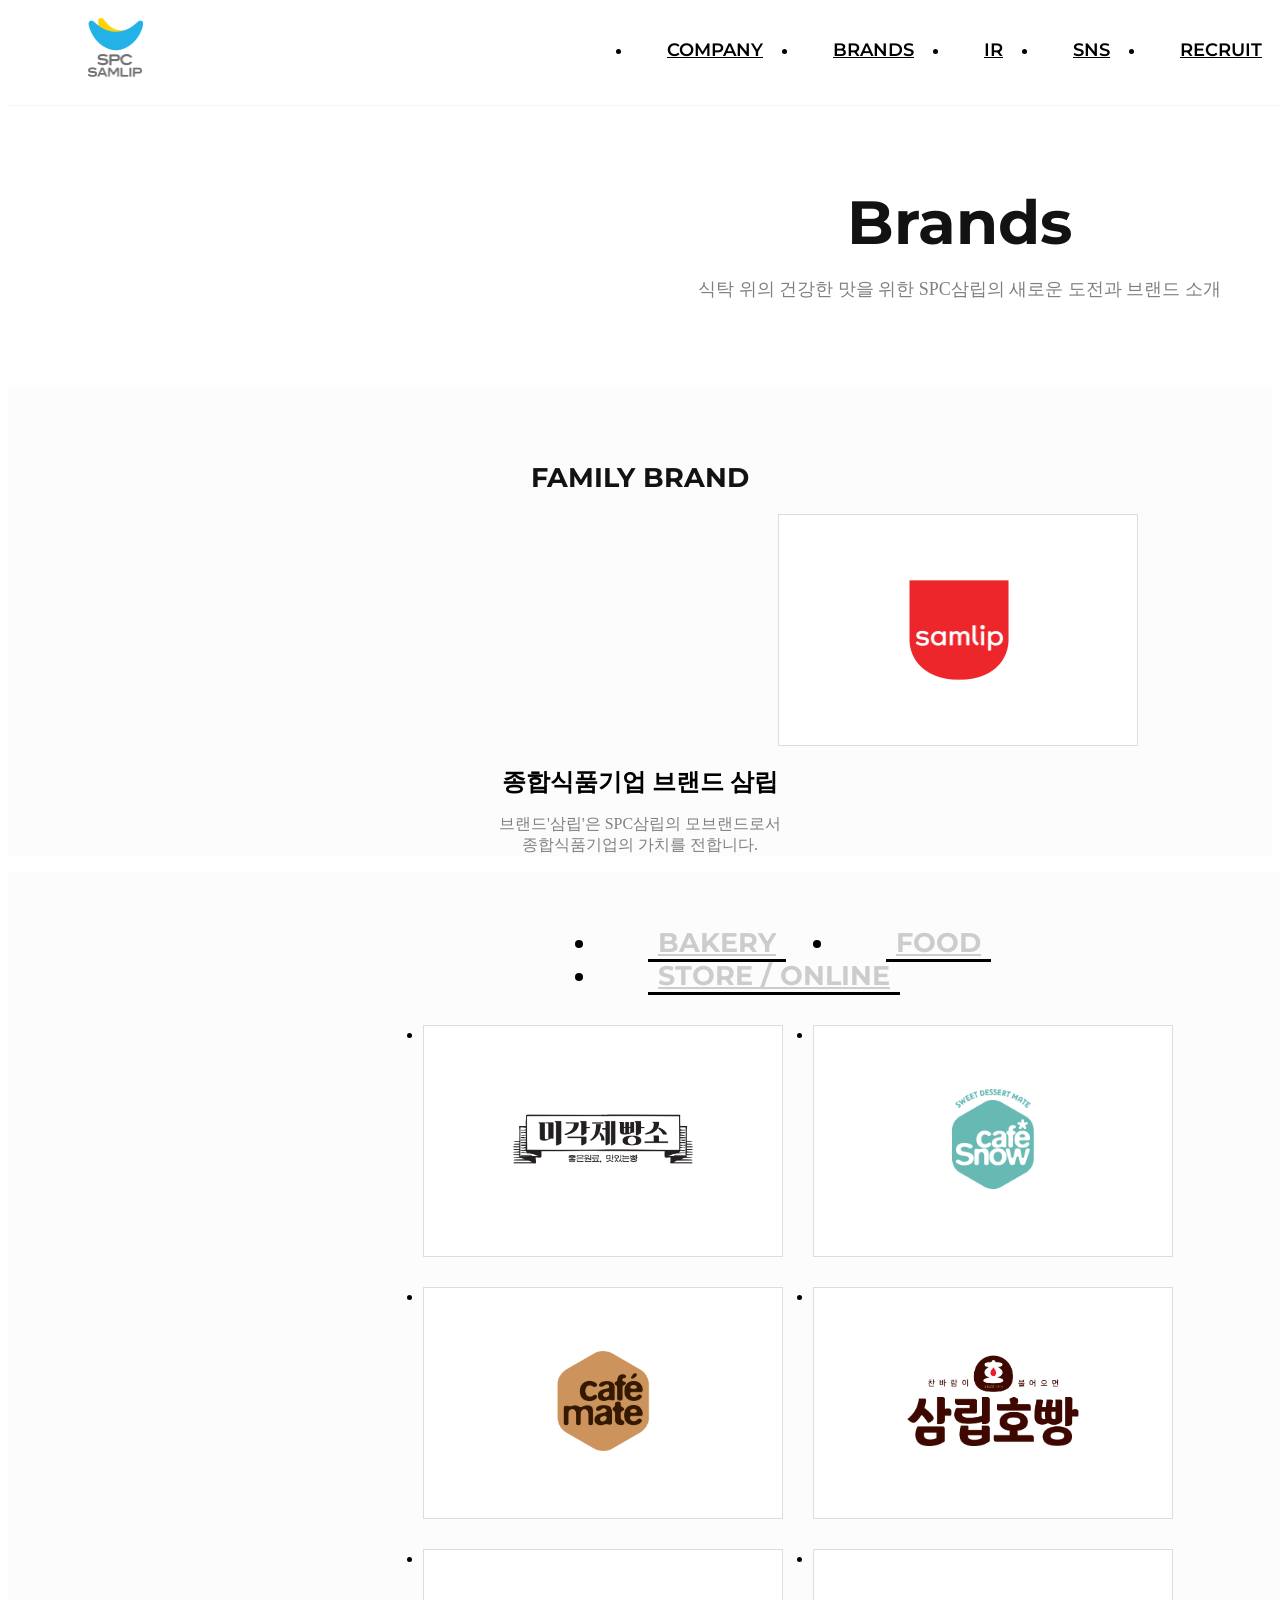
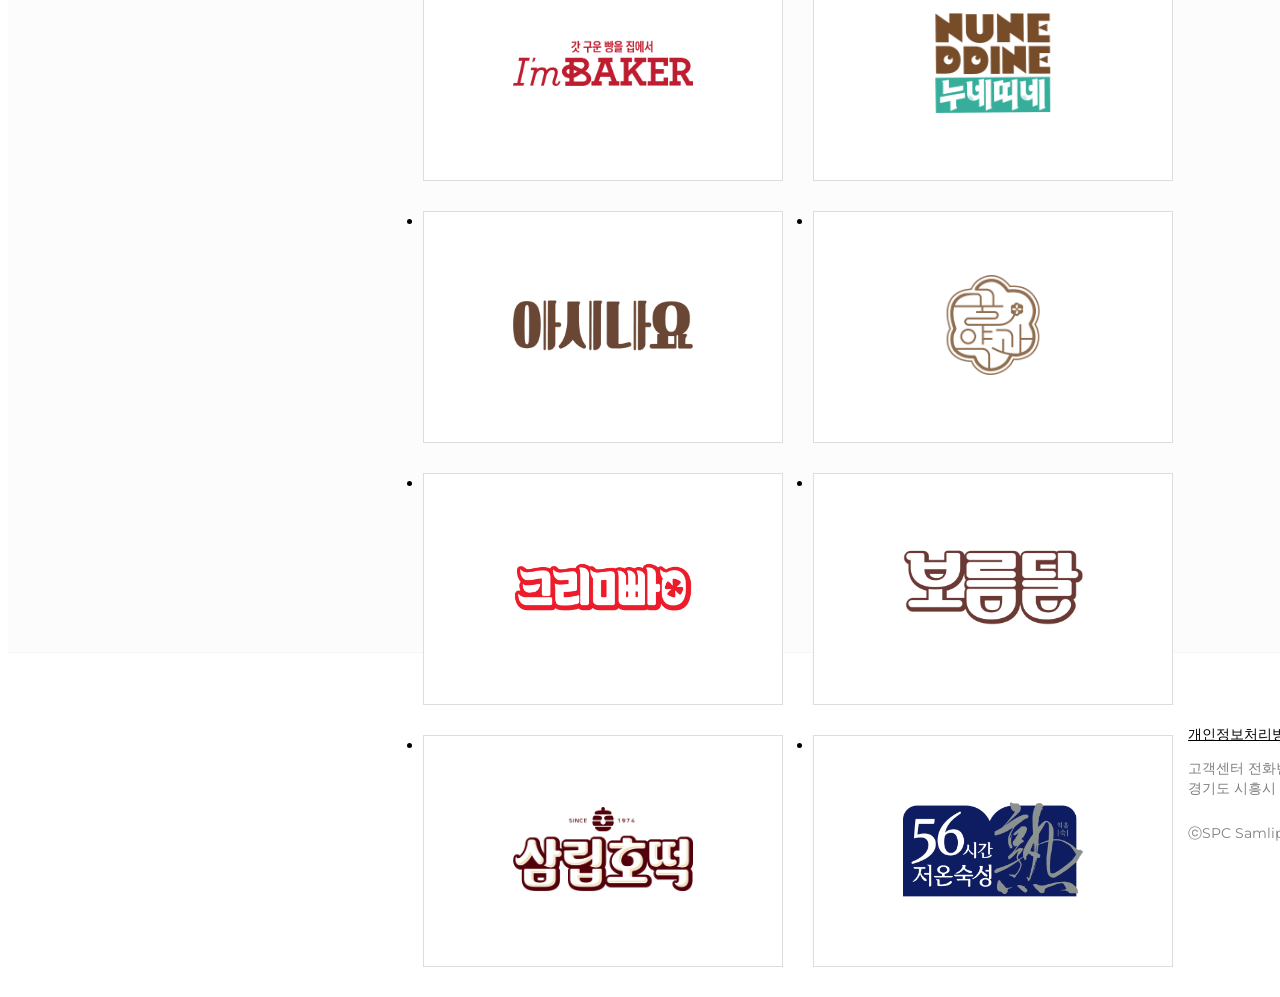
==== site/brands.html @ f79128e6 "upload" ====
<!DOCTYPE html>
<html lang="en">
<head>
    <meta charset="UTF-8">
    <meta http-equiv="X-UA-Compatible" content="IE=edge">
    <meta name="viewport" content="width=device-width, initial-scale=1.0">
    <title>Document</title>
    <link href="../site/brands.css" rel="stylesheet">
</head>
<body>
    <style>
        
        body{
           overflow-x: hidden;
        }
       </style>
    
    
    <header>
        <article>
        <div class="logo">
            <a href="../site/sitemain.html"><img src="../img/logo.jpg"></a>
            <ul>
              <li> <a href="./company.html">COMPANY</a>
              

              <li>  <a href="./brands.html">BRANDS</a></li>
              <li>  <a href="IR.html">IR</a>
              <li> <a href="./sns.html">SNS</a></li> 
                <li><a href="./recruit.html">RECRUIT</a></li>
               <li> <a href="https://brand.naver.com/samlip">STORE</a></li>
            </ul>
            <nav>
                <a href="#">CUSTOMER</a>
                |
                <a href="#"><img src="../img/KR.jpg"></a>
                <a href="#" class="bi bi-search"></a>
            </nav>
        </div>

    </header>

    <div class="brand">
        <h1>Brands</h1>
        <p>식탁 위의 건강한 맛을 위한 SPC삼립의 새로운 도전과 브랜드 소개</p>
    </div>
    <div class="headerbrand">
        <h2>FAMILY BRAND</h2>
        <nav><a href="#"><img src="../img/samlip.jpg"></a></nav>
            
                <h3>종합식품기업 브랜드 삼립</h3>
                <p>브랜드'삼립'은 SPC삼립의 모브랜드로서
                    종합식품기업의 가치를 전합니다.
                </p>
            
                
        
    </div>
    <section class="entrycontent">
   <div class="option">
    <ul>
      <li> <a href="#">BAKERY</a></li>
      <li> <a href="#">FOOD</a></li> 
      <li>  <a href="#">STORE / ONLINE</a></li>
    </ul>
   </div>
   <div class="photo">
    <nav>
        <ul>
            <li><a href="#"><img src="../img/meegak.jpg"></a></li>
            <li><a href="#"><img src="../img/cafesnow.jpg"></a></li>
            <li><a href="#"><img src="../img/cafemate.jpg"></a></li>
            <li><a href="#"><img src="../img/hopang.jpg"></a></li>
            <li><a href="#"><img src="../img/iambaker.png"></a></li>
            <li><a href="#"><img src="../img/nuneddine.jpg"></a></li>
            <li><a href="#"><img src="../img/asinayo.jpg"></a></li>
            <li><a href="#"><img src="../img/yakgua.jpg"></a></li>
            <li><a href="#"><img src="../img/creambread.jpg"></a></li>
            <li><a href="#"><img src="../img/boreumpang.jpg"></a></li>
            <li><a href="#"><img src="../img/samliphoddeok.jpg"></a></li>
            <li><a href="#"><img src="../img/brands56.png"></a></li>
        </ul>
    </nav>
   </div>
    </section>
    <footer>
        <div class="footerinner">
        <nav>
            <a href="#">개인정보처리방침</a>
            <a href="#">거래희망회사 사전등록</a>
            <a href="#">동반성장</a>
            <a href="#"><img src="../img/ccm.jpg"></a>
            
            <select>
                <option>FAMILY SITES</option>
                <option>파리바게뜨</option>
                <option>베스킨라빈스</option>
                <option>던킨도너츠</option>
                <option>파리크라상</option>
                <option>쉐이크쉑</option>
                <option>파스쿠찌</option>
                <option>잠바주스</option>
                <option>해피포인트</option>
                <option>라그릴리아</option>
                <option>패션5</option>
                <option>퀸즈파크</option>
                <option>베라</option>
                <option>리나스</option>
                <option>커피앳웍스</option>
                <option>디.퀸즈 케이터링</option>
                <option>스트릿</option>
                <option>샤니</option>
            </select>
            <div class="sitemap">site map</div>
           
            
        </nav>
        <p>고객센터 전화번호 080-739-8572 (월~금 09:00~17:00)
            경기도 시흥시 공단1대로 101 (정왕동) ㈜ SPC삼립 대표이사 황종현
        </p>
        <span>
           ⓒSPC Samlip.All rights reserved.
        </span>
    </div>
    </footer>
</article>
</body>
</html>
---- site/brands.css ----
@import url("https://cdn.jsdelivr.net/npm/bootstrap-icons@1.9.1/font/bootstrap-icons.css");
@import url("../ex/07/css/common.css");
@import url('https://fonts.googleapis.com/css2?family=Montserrat:wght@300;700&family=Noto+Sans+KR:wght@300;500;700&family=Raleway:wght@900&display=swap');

header {
    width:1900px; height:90px;
    padding:0 80px;
    margin:0;
    padding-top:15px;
    position:fixed;
    top:0;
    background-color: white;
    border-bottom: 1px solid #f5f5f5;
}
.logo{
    display: flex;
    justify-content: space-between;
    align-items: center;
   
}

.logo > a > img { 
    width:55px;
    height:65px;
}
.logo  > ul{
    padding-left:230px;
    display: flex;
    justify-content: space-between;
    align-items: center;
}


.logo > ul > li > a{
    width:61px;
    height:87px;
    padding:0 35px;
    font-family:'Montserrat';
    font-size: 18px;
    font-style: normal;
    font-weight: 600;
    color: black;
    
}

.logo >nav{
    width:300px;
    margin-left:0 60px;
}

.logo > nav > a {
    margin-right:30px;
    font-family:'Montserrat';
    font-size: 12px;
    font-weight: 500;
}
.logo > nav > a > img {
  
    width:40px; height:40px;
}

.brand{
    margin-top: 90px;
    width:1903px;
    height:200px;
    padding-top:54px; padding-bottom: 41px;
    background: white;
    text-align: center;
}

.brand > h1 { 
    font-size: 61px;
    color: #121212;
    font-family: "Montserrat","Noto Sans KR",sans-serif;
    margin-bottom: 15px;
}
.brand > p {
    color: #808080;
    font-size: 18px;
}
.entrycontent{
    width:1900px; height:1255px;
    padding-top:54px;
    padding-bottom: 71px;
    background-color: #fcfcfc;
}
.headerbrand  {
    padding-top:54px;
    background-color: #fcfcfc;
    
}

.headerbrand > h2{
    text-align: center;
    font-size: 27px;
    color:#121212;
    margin-bottom: 20px;
    font-family: "Montserrat","Noto Sans KR",sans-serif;
}
.headerbrand > nav{
    width:358px; height:230px;
    border:1px solid #ddd;
    margin:0 770px;
    background: white;
    
}
.headerbrand > nav > a {
    height:300px;
}
.headerbrand > nav> a > img{
    width:100px; height:100px;
    margin:65px 130px;
   
    
}

.headerbrand > h3 {
    text-align: center;
    font-size: 24px;
    color: black;
    margin-bottom: 6px;
    margin-top:20px;
}
.headerbrand > p  {
    text-align: center;
    color:#808080;
    font-size: 16px;
    white-space: pre-line;
}
.entrycontent {
    
}
.option{
   height:43px;
   margin-bottom:56px;
}
.option > ul  {
 margin: 0 550px;
}
.option > ul >li {
    font-size: 27px;
    float: left;
    
    
}

.option > ul > li > a {
    margin : 0 50px;
    padding:0 10px;
    color:#ccc;
    font-weight: bold;
    font-family: "Montserrat","Noto Sans KR",sans-serif;
    border-bottom: 3px solid black;
}

.option > ul >  li > a:hover{
    color:#aaa;
}
.photo {
    margin:0 360px;
   
}
.photo > nav > ul >li {
    border:1px solid #ddd;
    width:350px; height:230px;
    background: white;
    float: left;
    margin:0 15px 30px 15px;
    width:358px;
    position: relative;
    
}

.photo > nav > ul > li > a{
    position: absolute;
    top:50%;
    left:50%;
    transform:translate(-50% ,-50%);
    
}
.photo > nav > ul > li > a > img{
    width: auto;
    height: auto;
    float: none;
    max-width: 180px;
    max-height: 100px;
    
    
}
footer {
    width:1920px; height:231px; 
    padding:50px 80px;
    border-top: 1px solid #f5f5f5;
    background-color: #fff;
}
.footerinner > nav{
 position: relative;
}

.footerinner > nav >a { 
    margin-right:40px;
    font-size:14px;
    
}
.footerinner > nav >a > img{
    width:57px; height:36px;
}
select{
    font-family: "Montserrat" ;
    border:1px solid #eee;
    width: 150px; height:40px;
    font-weight: 400;
    position:absolute;
    bottom:30%;
    right:280px;
}
.sitemap{
    border:1px solid #eee;
    font-size: 0.75rem;
    font-weight: 400;
    text-transform: uppercase;
    background-color: white;
    min-width: 150px;
    height:40px;
    background-image: url(../img/bottompoint.jpg);
    background-repeat: no-repeat;
    background-size: 15px 8px;
    background-position: right;
    position:absolute;
    bottom:30%;
    right:80px;
    cursor:pointer;
    padding:10px;
    font-family: "Montserrat";
}

.footerinner >nav > a{
    color:black;

}

.footerinner> p {
    font-family: "Montserrat",sans-serif; 
    margin-bottom:26px;
    white-space: pre-line;
    font-size: 14px;
    line-height: 20px;
    color:#808080
}
.footerinner > span{
    font-family: "Montserrat";
    font-size: 14px;
    color: #808080;
}
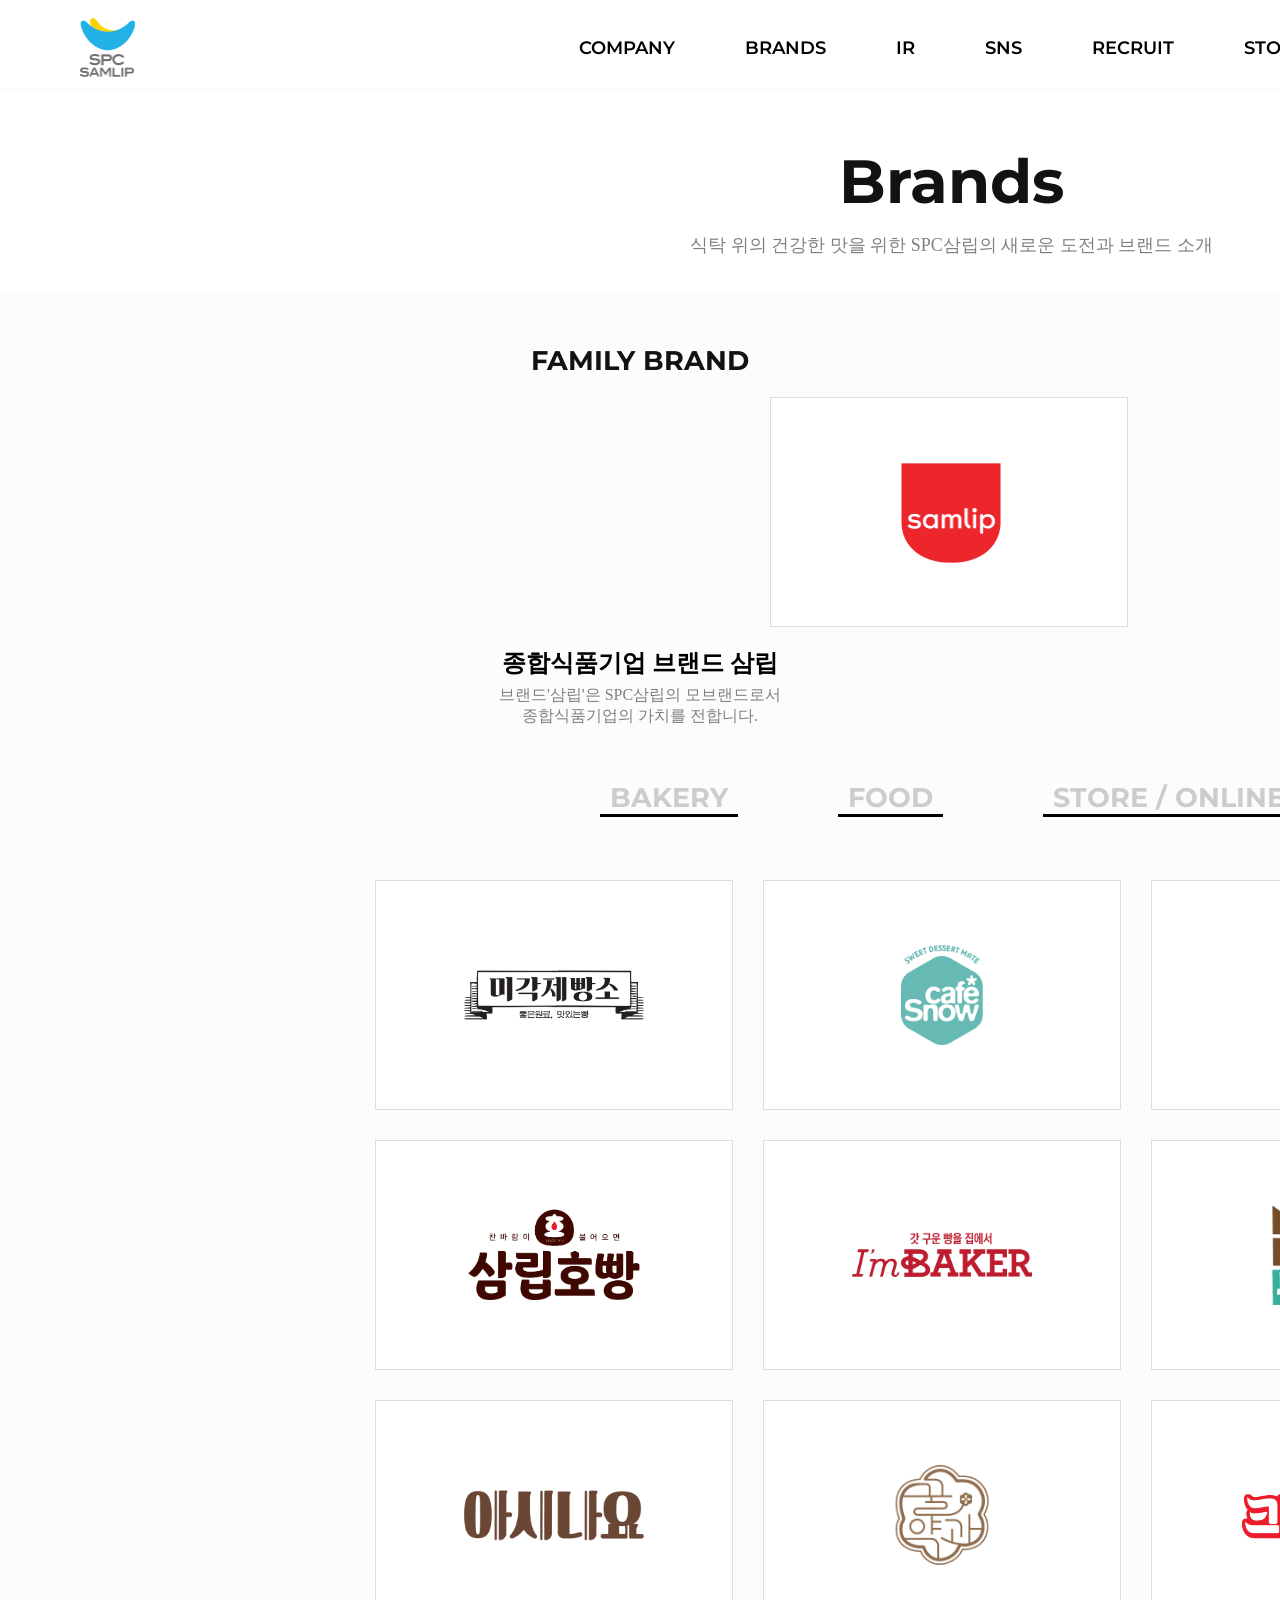
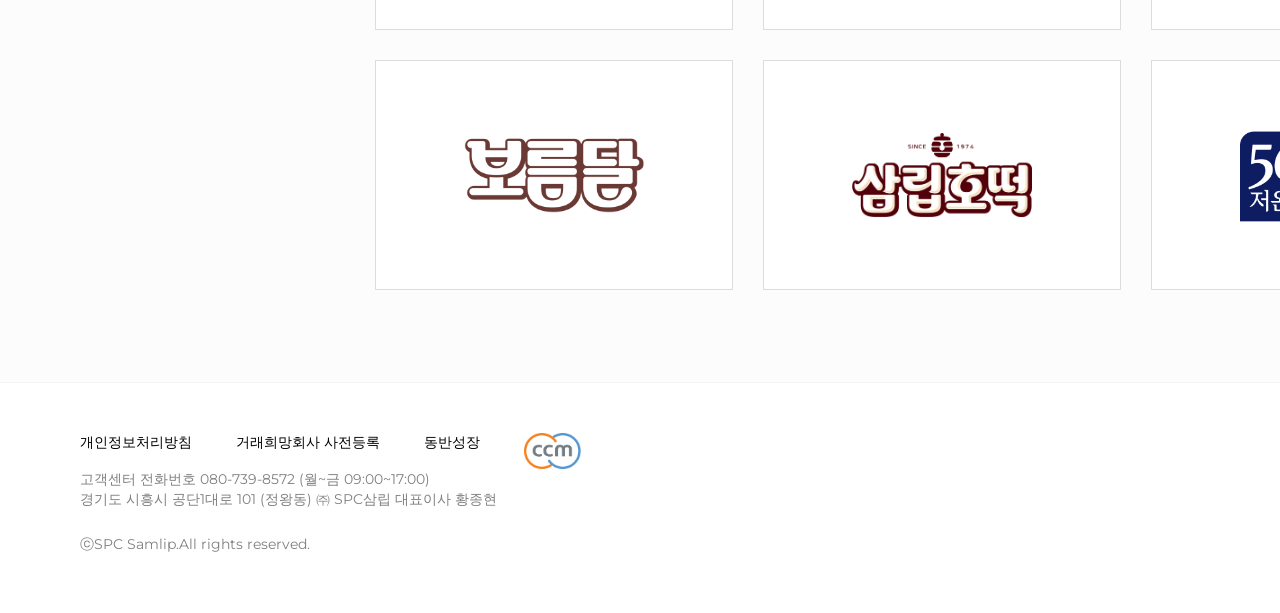
==== commit a866d37f: "hey" ====
--- a/site/brands.html
+++ b/site/brands.html
@@ -5,7 +5,7 @@
     <meta http-equiv="X-UA-Compatible" content="IE=edge">
     <meta name="viewport" content="width=device-width, initial-scale=1.0">
     <title>Document</title>
-    <link href="../site/brands.css" rel="stylesheet">
+    <link href="./brands.css" rel="stylesheet">
 </head>
 <body>
     <style>
@@ -19,7 +19,7 @@
     <header>
         <article>
         <div class="logo">
-            <a href="../site/sitemain.html"><img src="../img/logo.jpg"></a>
+            <a href="./site/sitemain.html"><img src="../img/logo.jpg"></a>
             <ul>
               <li> <a href="./company.html">COMPANY</a>
               
--- a/site/brands.css
+++ b/site/brands.css
@@ -1,5 +1,5 @@
 @import url("https://cdn.jsdelivr.net/npm/bootstrap-icons@1.9.1/font/bootstrap-icons.css");
-@import url("../ex/07/css/common.css");
+@import url("./common.css");
 @import url('https://fonts.googleapis.com/css2?family=Montserrat:wght@300;700&family=Noto+Sans+KR:wght@300;500;700&family=Raleway:wght@900&display=swap');
 
 header {
